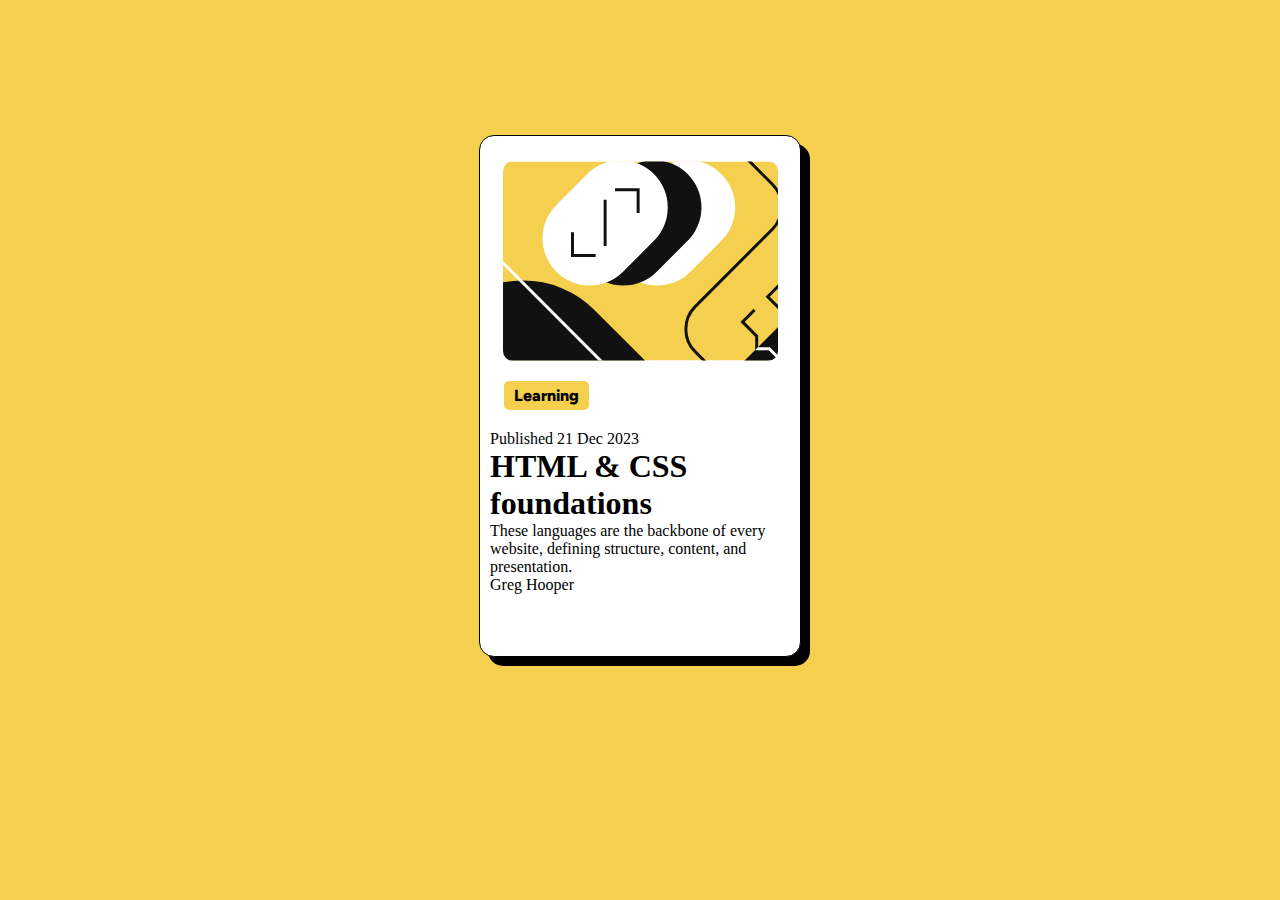
==== blog-preview-card/index.html @ e2bf5bab "Desafio blog-preview-card-1.0" ====
<!DOCTYPE html>
<html lang="en">
<head>
  <meta charset="UTF-8">
  <meta name="viewport" content="width=device-width, initial-scale=1.0">

  <link rel="icon" type="image/png" sizes="32x32" href="./assets/images/favicon-32x32.png">
  <link rel="stylesheet" href="styles/style.css">
  
  <title>Frontend Mentor | Blog preview card</title>
</head>
<body>

  <main>
    <article>
      <picture>
        
      </picture>
      <h2>Learning</h2>
      <p>Published 21 Dec 2023</p>
      <h1>HTML & CSS foundations</h1>
      <p>These languages are the backbone of every website, defining structure, content, and presentation.</p>
      <p>Greg Hooper</p>
    </article>
  </main>
  
 <!-- <div class="attribution">
    Challenge by <a href="https://www.frontendmentor.io?ref=challenge" target="_blank">Frontend Mentor</a>. 
    Coded by <a href="#">André Diogo</a>.
  </div> -->
</body>
</html>
---- blog-preview-card/styles/style.css ----
@charset "UTF-8";

@font-face {
    font-family: figtree-eb;
    src: url(../assets/fonts/static/Figtree-ExtraBold.ttf);
}

* {
    margin: 0;
    padding: 0;
}

body {
    background-color: #f4d04e;
}

article {
    margin: auto;
    margin-top: 15vh;
    width: 300px;
    height: 500px;
    border: 1px solid black;
    border-radius: 15px;
    padding: 10px;
    background-color: white;
    box-shadow: 9px 9px 0px black;
}

picture {
    display: block;
    margin: auto;
    margin-top: 15px;
    background-image: url(../assets/images/illustration-article.svg);
    background-repeat: no-repeat;
    background-size: cover;
    border-radius: 10px;
    width: 275px;
    height: 200px;
}

h2 {
    background-color: #f4d04e;
    font-family: "figtree-eb", sans-serif;
    margin: 20px 14px;
    padding: 5px 10px;
    font-size: 16px;
    border-radius: 5px;
    width: 65px;
}
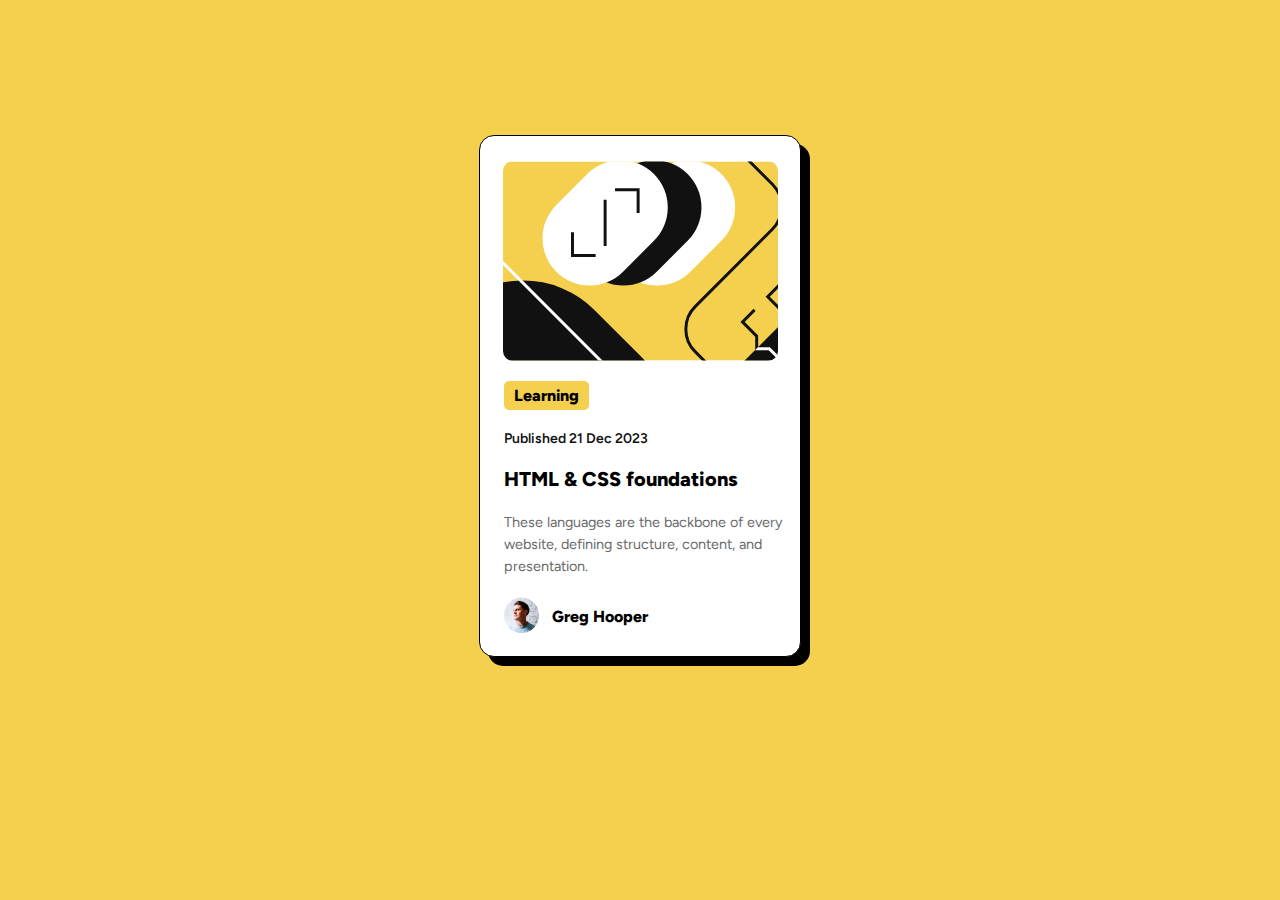
==== commit 7ffe3872: "blog-preview-card (complete)" ====
--- a/blog-preview-card/index.html
+++ b/blog-preview-card/index.html
@@ -17,10 +17,13 @@
         
       </picture>
       <h2>Learning</h2>
-      <p>Published 21 Dec 2023</p>
-      <h1>HTML & CSS foundations</h1>
-      <p>These languages are the backbone of every website, defining structure, content, and presentation.</p>
-      <p>Greg Hooper</p>
+      <p id="data">Published 21 Dec 2023</p>
+      <h1>HTML & CSS foundations</h2>
+      <p id="des">These languages are the backbone of every website, defining structure, content, and presentation.</p>
+      <div id="creator">
+        <img src="./assets/images/image-avatar.webp" alt="">
+        <p>Greg Hooper</p>
+      </div>
     </article>
   </main>
   
--- a/blog-preview-card/styles/style.css
+++ b/blog-preview-card/styles/style.css
@@ -4,6 +4,17 @@
     font-family: figtree-eb;
     src: url(../assets/fonts/static/Figtree-ExtraBold.ttf);
 }
+
+@font-face {
+    font-family: figtree-sb;
+    src: url(../assets/fonts/static/Figtree-SemiBold.ttf);
+}
+
+@font-face {
+    font-family: figtree-vb;
+    src: url(../assets/fonts/Figtree-VariableFont_wght.ttf);
+}
+
 
 * {
     margin: 0;
@@ -41,9 +52,67 @@
 h2 {
     background-color: #f4d04e;
     font-family: "figtree-eb", sans-serif;
-    margin: 20px 14px;
+    margin: 20px 13.5px;
     padding: 5px 10px;
     font-size: 16px;
     border-radius: 5px;
     width: 65px;
+}
+
+#data {
+    font-family: "figtree-sb", sans-serif;
+    font-size: 14px;
+    margin:0px 0px 20px 13.5px;
+    color: hsl(0, 0%, 7%);
+}
+
+h1 {
+    font-family: "figtree-eb", sans-serif;
+    font-size: 20px;
+    margin:0px 0px 20px 13.5px;
+}
+
+h1:hover {
+    color: #f4d04e;
+    cursor: pointer;
+}
+
+#des {
+    font-family: "figtree-vb";
+    font-size: 0.9em;
+    margin:0px 0px 20px 13.5px;
+    line-height: 22px;
+    text-align: start;
+    color: hsl(0, 0%, 42%);
+}
+
+#creator {
+    position: relative;
+
+    margin:0px 0px 20px 13.5px;
+}
+
+#creator > p {
+    position: absolute;
+    top: 25%;
+    left: 17%;
+    font-family: "figtree-eb";
+}
+
+#creator > img {
+    width: 35px;
+}
+
+@media screen and (min-width: 1440px) {
+    article {
+        width: 350px;
+        margin-top: 20vh;
+    }
+    picture {
+        width: 325px;
+    }
+
+    #des {
+        width: 300px;
+    }
 }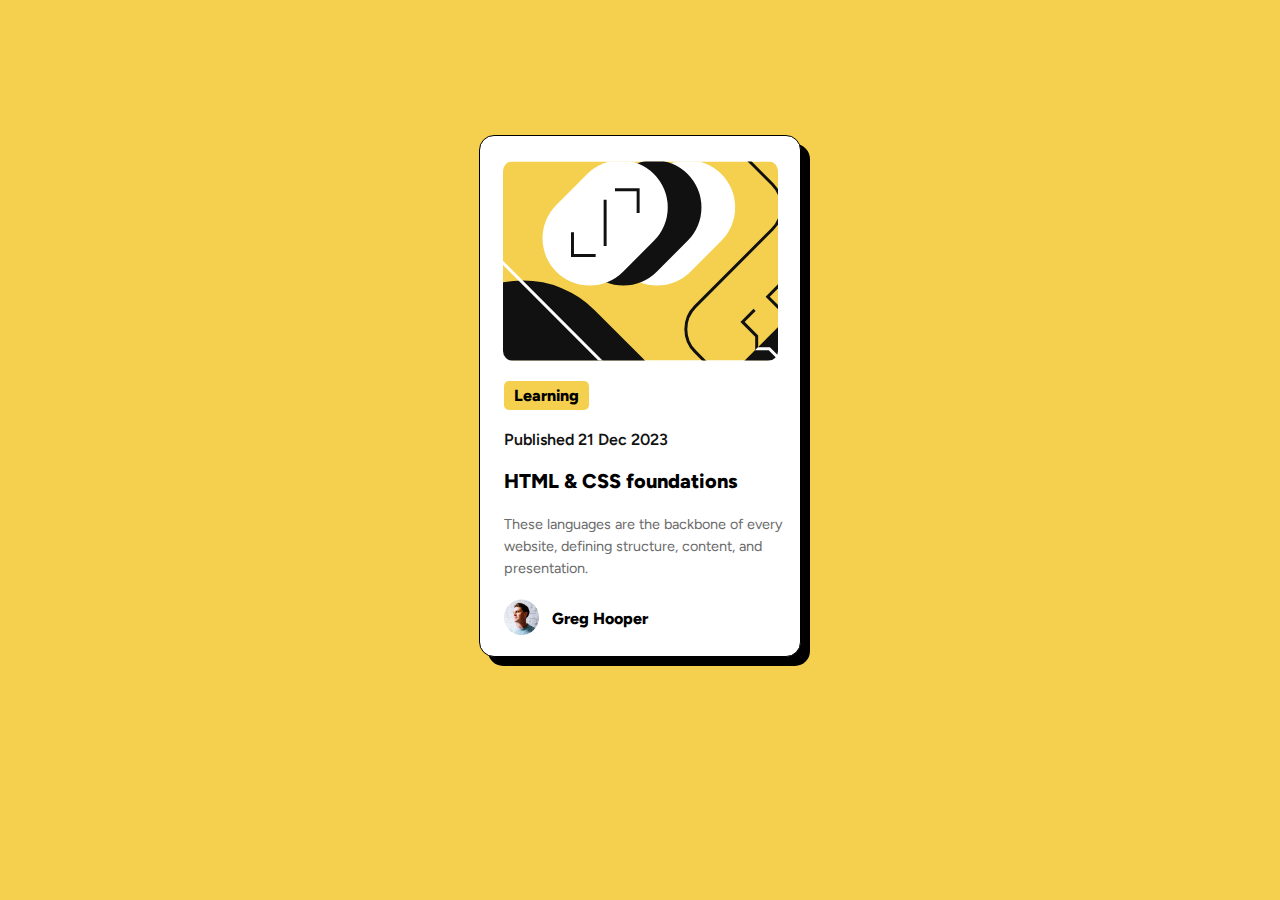
==== commit 42687fe1: "blog-preview-card (ajuste)" ====
--- a/blog-preview-card/index.html
+++ b/blog-preview-card/index.html
@@ -17,10 +17,10 @@
         
       </picture>
       <h2>Learning</h2>
-      <p id="data">Published 21 Dec 2023</p>
-      <h1>HTML & CSS foundations</h2>
-      <p id="des">These languages are the backbone of every website, defining structure, content, and presentation.</p>
-      <div id="creator">
+      <p class="indent" id="data">Published 21 Dec 2023</p>
+      <h1 class="indent">HTML & CSS foundations</h2>
+      <p class="indent" id="des">These languages are the backbone of every website, defining structure, content, and presentation.</p>
+      <div class="indent" id="creator">
         <img src="./assets/images/image-avatar.webp" alt="">
         <p>Greg Hooper</p>
       </div>
--- a/blog-preview-card/styles/style.css
+++ b/blog-preview-card/styles/style.css
@@ -61,15 +61,14 @@
 
 #data {
     font-family: "figtree-sb", sans-serif;
-    font-size: 14px;
-    margin:0px 0px 20px 13.5px;
+    font-size: 16px;
     color: hsl(0, 0%, 7%);
 }
 
 h1 {
     font-family: "figtree-eb", sans-serif;
     font-size: 20px;
-    margin:0px 0px 20px 13.5px;
+
 }
 
 h1:hover {
@@ -80,7 +79,6 @@
 #des {
     font-family: "figtree-vb";
     font-size: 0.9em;
-    margin:0px 0px 20px 13.5px;
     line-height: 22px;
     text-align: start;
     color: hsl(0, 0%, 42%);
@@ -89,7 +87,7 @@
 #creator {
     position: relative;
 
-    margin:0px 0px 20px 13.5px;
+
 }
 
 #creator > p {
@@ -102,6 +100,11 @@
 #creator > img {
     width: 35px;
 }
+
+.indent {
+    margin:0px 0px 20px 13.5px;
+}
+
 
 @media screen and (min-width: 1440px) {
     article {
